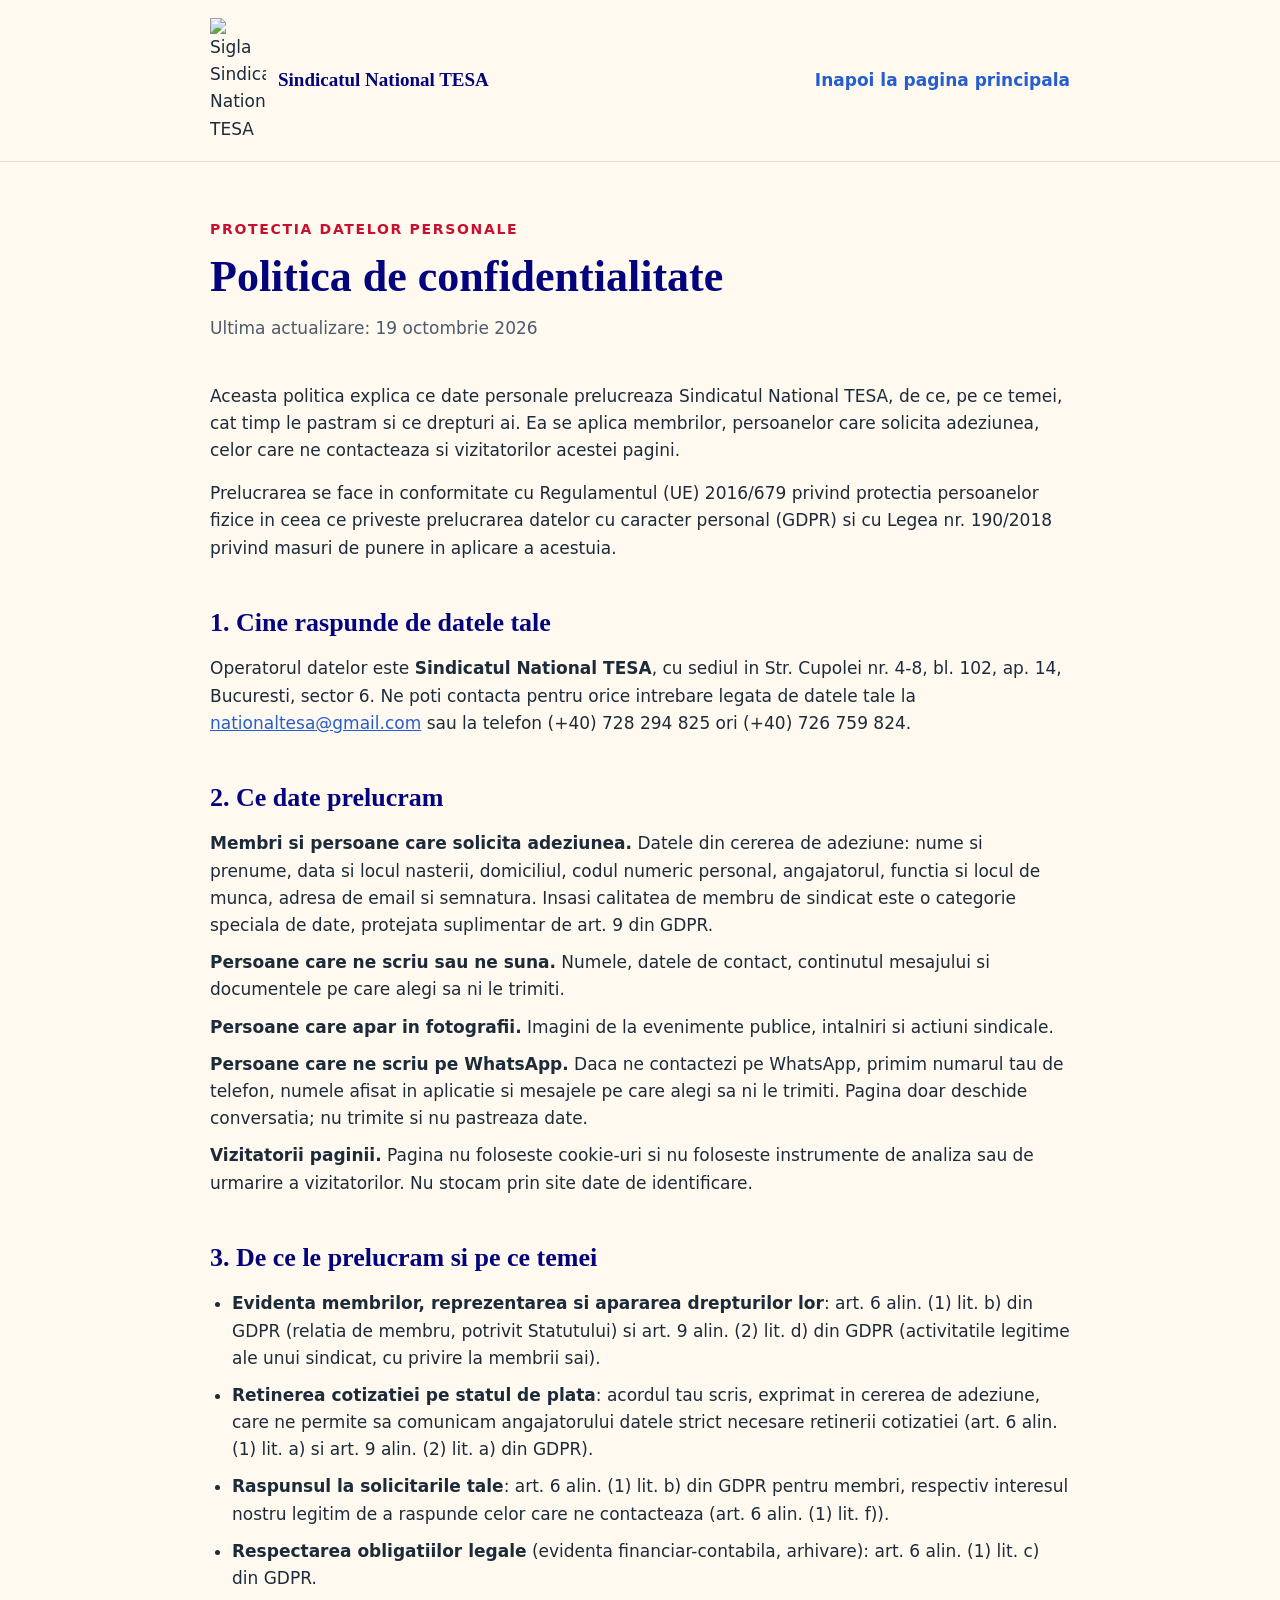
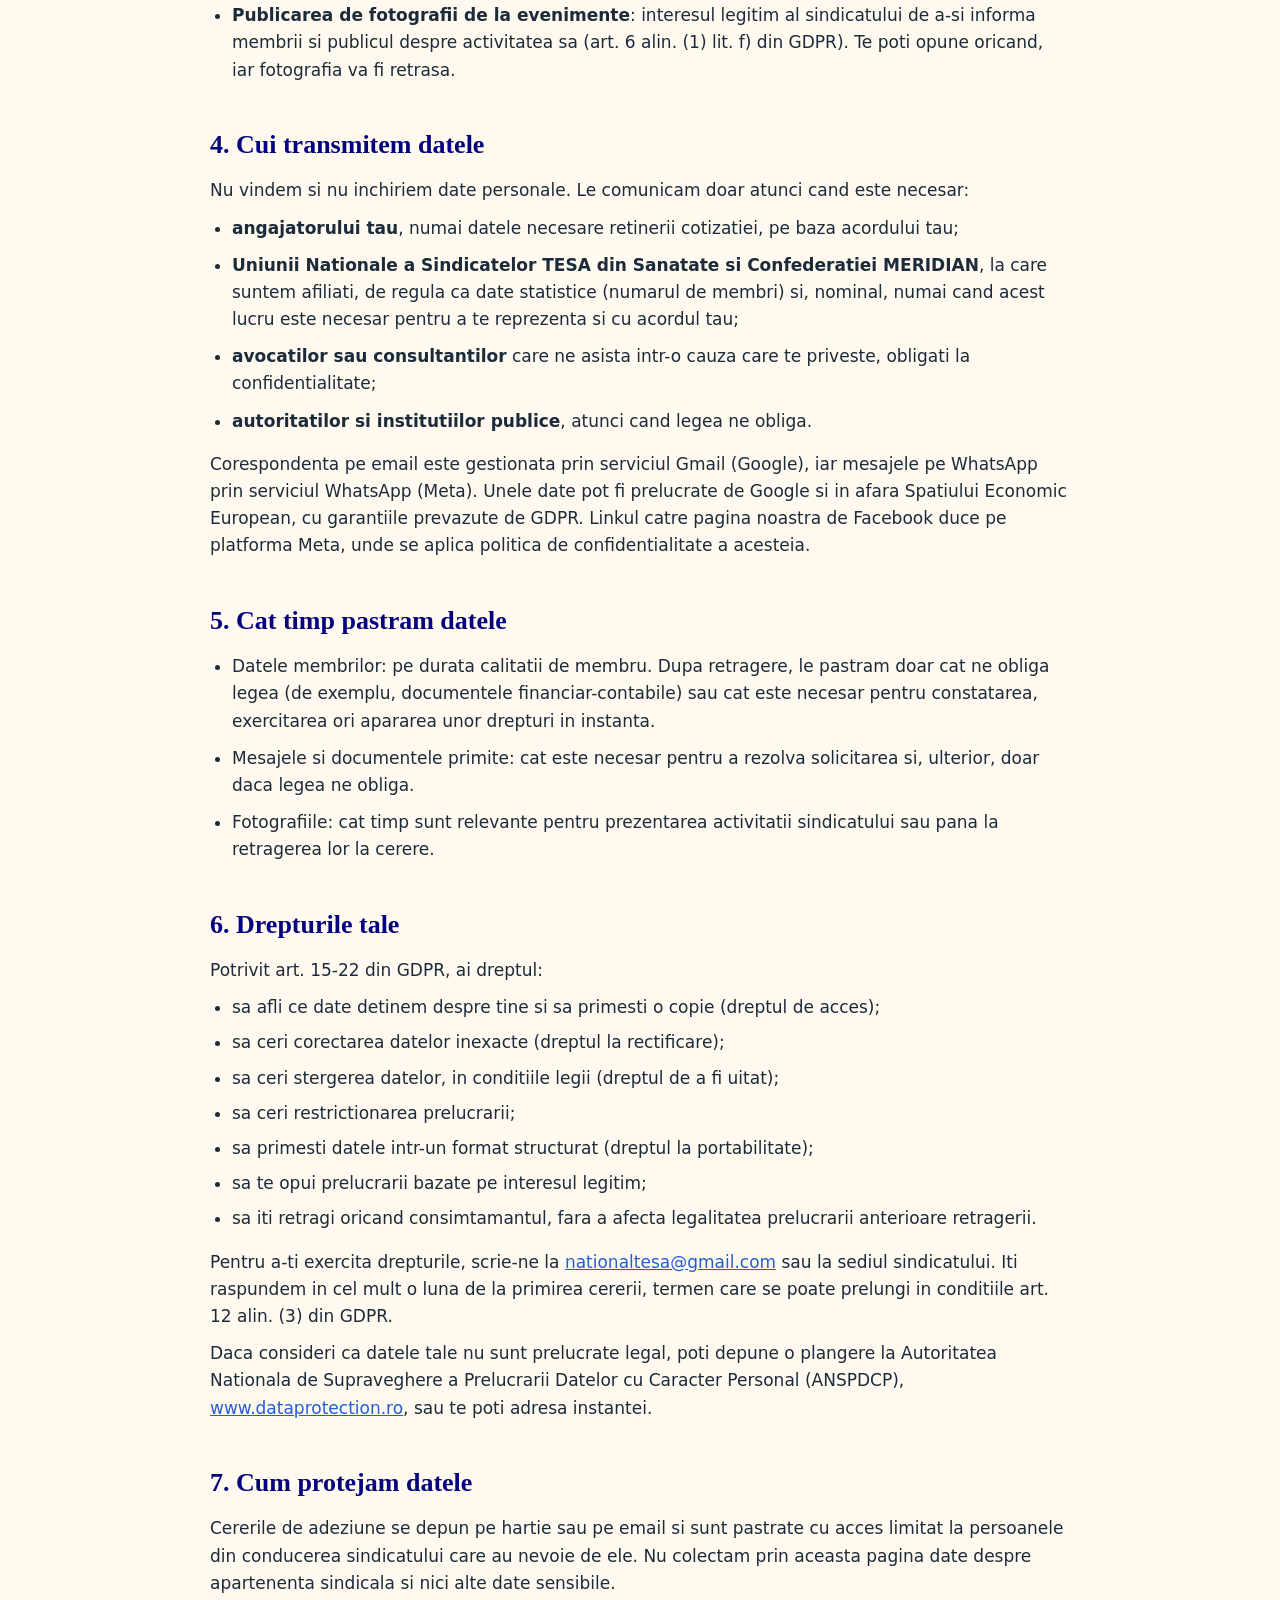
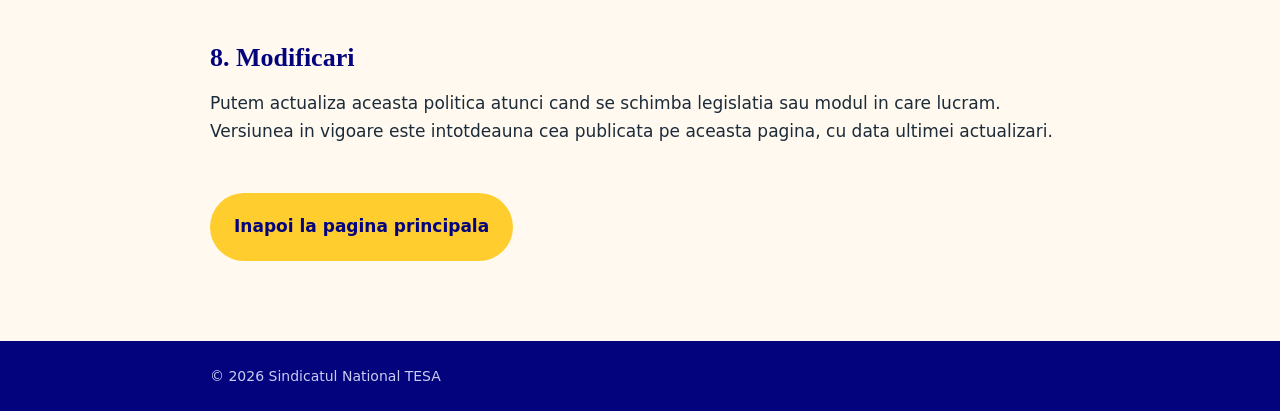
==== confidentialitate.html @ 0a6ddfc8 "Add files via upload" ====
<!doctype html>
<html lang="ro">
<head>
<meta charset="utf-8">
<meta name="viewport" content="width=device-width, initial-scale=1">
<link rel="icon" href="favicon.ico" sizes="any">
<link rel="apple-touch-icon" href="apple-touch-icon.png">
<link rel="stylesheet" href="assets/fonturi.css">
<title>Politica de confidentialitate - Sindicatul National TESA</title>
<meta name="description" content="Politica de confidentialitate a Sindicatului National TESA.">
<style>
body{margin:0;background:#FFF9EF}
a{color:#255ECF}a:hover{color:#03037D}
</style>
</head>
<body>
<div style="font-family: 'Work Sans', system-ui, sans-serif; color: #1C2B3A; background: #FFF9EF; line-height: 1.6; font-size: 17px">

<header style="background: #FFF9EF; border-bottom: 1px solid #EFE2CC">
<div style="max-width: 860px; margin: 0 auto; padding: 18px 24px; display: flex; flex-wrap: wrap; align-items: center; justify-content: space-between; gap: 16px">
<div style="display: flex; align-items: center; gap: 12px">
<img src="assets/sigla-snt.png" alt="Sigla Sindicatului National TESA" style="width: 56px; height: auto; display: block">
<div style="font-family: 'Source Serif 4', Georgia, serif; font-weight: 700; font-size: 19px; color: #03037D">Sindicatul National TESA</div>
</div>
<a href="index.html" style="font-weight: 600; text-decoration: none; min-height: 44px; display: inline-flex; align-items: center">Inapoi la pagina principala</a>
</div>
</header>

<main style="max-width: 860px; margin: 0 auto; padding: 56px 24px 80px">
<div style="font-size: 14px; letter-spacing: 0.12em; text-transform: uppercase; color: #C8102E; font-weight: 600; margin-bottom: 12px">Protectia datelor personale</div>
<h1 style="font-family: 'Source Serif 4', Georgia, serif; font-size: 44px; line-height: 1.12; margin: 0 0 14px; color: #03037D">Politica de confidentialitate</h1>
<p style="margin: 0 0 40px; color: #4B5B6B">Ultima actualizare: 19 octombrie 2026</p>

<p style="margin: 0 0 16px">Aceasta politica explica ce date personale prelucreaza Sindicatul National TESA, de ce, pe ce temei, cat timp le pastram si ce drepturi ai. Ea se aplica membrilor, persoanelor care solicita adeziunea, celor care ne contacteaza si vizitatorilor acestei pagini.</p>
<p style="margin: 0 0 40px">Prelucrarea se face in conformitate cu Regulamentul (UE) 2016/679 privind protectia persoanelor fizice in ceea ce priveste prelucrarea datelor cu caracter personal (GDPR) si cu Legea nr. 190/2018 privind masuri de punere in aplicare a acestuia.</p>

<h2 style="font-family: 'Source Serif 4', Georgia, serif; font-size: 26px; margin: 0 0 12px; color: #03037D">1. Cine raspunde de datele tale</h2>
<p style="margin: 0 0 40px">Operatorul datelor este <strong>Sindicatul National TESA</strong>, cu sediul in Str. Cupolei nr. 4-8, bl. 102, ap. 14, Bucuresti, sector 6. Ne poti contacta pentru orice intrebare legata de datele tale la <a href="mailto:nationaltesa@gmail.com">nationaltesa@gmail.com</a> sau la telefon (+40) 728 294 825 ori (+40) 726 759 824.</p>

<h2 style="font-family: 'Source Serif 4', Georgia, serif; font-size: 26px; margin: 0 0 12px; color: #03037D">2. Ce date prelucram</h2>
<p style="margin: 0 0 10px"><strong>Membri si persoane care solicita adeziunea.</strong> Datele din cererea de adeziune: nume si prenume, data si locul nasterii, domiciliul, codul numeric personal, angajatorul, functia si locul de munca, adresa de email si semnatura. Insasi calitatea de membru de sindicat este o categorie speciala de date, protejata suplimentar de art. 9 din GDPR.</p>
<p style="margin: 0 0 10px"><strong>Persoane care ne scriu sau ne suna.</strong> Numele, datele de contact, continutul mesajului si documentele pe care alegi sa ni le trimiti.</p>
<p style="margin: 0 0 10px"><strong>Persoane care apar in fotografii.</strong> Imagini de la evenimente publice, intalniri si actiuni sindicale.</p>
<p style="margin: 0 0 10px"><strong>Persoane care ne scriu pe WhatsApp.</strong> Daca ne contactezi pe WhatsApp, primim numarul tau de telefon, numele afisat in aplicatie si mesajele pe care alegi sa ni le trimiti. Pagina doar deschide conversatia; nu trimite si nu pastreaza date.</p>
<p style="margin: 0 0 40px"><strong>Vizitatorii paginii.</strong> Pagina nu foloseste cookie-uri si nu foloseste instrumente de analiza sau de urmarire a vizitatorilor. Nu stocam prin site date de identificare.</p>

<h2 style="font-family: 'Source Serif 4', Georgia, serif; font-size: 26px; margin: 0 0 12px; color: #03037D">3. De ce le prelucram si pe ce temei</h2>
<ul style="margin: 0 0 40px; padding-left: 22px; display: flex; flex-direction: column; gap: 10px">
<li><strong>Evidenta membrilor, reprezentarea si apararea drepturilor lor</strong>: art. 6 alin. (1) lit. b) din GDPR (relatia de membru, potrivit Statutului) si art. 9 alin. (2) lit. d) din GDPR (activitatile legitime ale unui sindicat, cu privire la membrii sai).</li>
<li><strong>Retinerea cotizatiei pe statul de plata</strong>: acordul tau scris, exprimat in cererea de adeziune, care ne permite sa comunicam angajatorului datele strict necesare retinerii cotizatiei (art. 6 alin. (1) lit. a) si art. 9 alin. (2) lit. a) din GDPR).</li>
<li><strong>Raspunsul la solicitarile tale</strong>: art. 6 alin. (1) lit. b) din GDPR pentru membri, respectiv interesul nostru legitim de a raspunde celor care ne contacteaza (art. 6 alin. (1) lit. f)).</li><li><strong>Respectarea obligatiilor legale</strong> (evidenta financiar-contabila, arhivare): art. 6 alin. (1) lit. c) din GDPR.</li>
<li><strong>Publicarea de fotografii de la evenimente</strong>: interesul legitim al sindicatului de a-si informa membrii si publicul despre activitatea sa (art. 6 alin. (1) lit. f) din GDPR). Te poti opune oricand, iar fotografia va fi retrasa.</li>
</ul>

<h2 style="font-family: 'Source Serif 4', Georgia, serif; font-size: 26px; margin: 0 0 12px; color: #03037D">4. Cui transmitem datele</h2>
<p style="margin: 0 0 10px">Nu vindem si nu inchiriem date personale. Le comunicam doar atunci cand este necesar:</p>
<ul style="margin: 0 0 16px; padding-left: 22px; display: flex; flex-direction: column; gap: 10px">
<li><strong>angajatorului tau</strong>, numai datele necesare retinerii cotizatiei, pe baza acordului tau;</li>
<li><strong>Uniunii Nationale a Sindicatelor TESA din Sanatate si Confederatiei MERIDIAN</strong>, la care suntem afiliati, de regula ca date statistice (numarul de membri) si, nominal, numai cand acest lucru este necesar pentru a te reprezenta si cu acordul tau;</li>
<li><strong>avocatilor sau consultantilor</strong> care ne asista intr-o cauza care te priveste, obligati la confidentialitate;</li>
<li><strong>autoritatilor si institutiilor publice</strong>, atunci cand legea ne obliga.</li>
</ul>
<p style="margin: 0 0 40px">Corespondenta pe email este gestionata prin serviciul Gmail (Google), iar mesajele pe WhatsApp prin serviciul WhatsApp (Meta). Unele date pot fi prelucrate de Google si in afara Spatiului Economic European, cu garantiile prevazute de GDPR. Linkul catre pagina noastra de Facebook duce pe platforma Meta, unde se aplica politica de confidentialitate a acesteia.</p>

<h2 style="font-family: 'Source Serif 4', Georgia, serif; font-size: 26px; margin: 0 0 12px; color: #03037D">5. Cat timp pastram datele</h2>
<ul style="margin: 0 0 40px; padding-left: 22px; display: flex; flex-direction: column; gap: 10px">
<li>Datele membrilor: pe durata calitatii de membru. Dupa retragere, le pastram doar cat ne obliga legea (de exemplu, documentele financiar-contabile) sau cat este necesar pentru constatarea, exercitarea ori apararea unor drepturi in instanta.</li>
<li>Mesajele si documentele primite: cat este necesar pentru a rezolva solicitarea si, ulterior, doar daca legea ne obliga.</li>
<li>Fotografiile: cat timp sunt relevante pentru prezentarea activitatii sindicatului sau pana la retragerea lor la cerere.</li>
</ul>

<h2 style="font-family: 'Source Serif 4', Georgia, serif; font-size: 26px; margin: 0 0 12px; color: #03037D">6. Drepturile tale</h2>
<p style="margin: 0 0 10px">Potrivit art. 15-22 din GDPR, ai dreptul:</p>
<ul style="margin: 0 0 16px; padding-left: 22px; display: flex; flex-direction: column; gap: 8px">
<li>sa afli ce date detinem despre tine si sa primesti o copie (dreptul de acces);</li>
<li>sa ceri corectarea datelor inexacte (dreptul la rectificare);</li>
<li>sa ceri stergerea datelor, in conditiile legii (dreptul de a fi uitat);</li>
<li>sa ceri restrictionarea prelucrarii;</li>
<li>sa primesti datele intr-un format structurat (dreptul la portabilitate);</li>
<li>sa te opui prelucrarii bazate pe interesul legitim;</li>
<li>sa iti retragi oricand consimtamantul, fara a afecta legalitatea prelucrarii anterioare retragerii.</li>
</ul>
<p style="margin: 0 0 10px">Pentru a-ti exercita drepturile, scrie-ne la <a href="mailto:nationaltesa@gmail.com">nationaltesa@gmail.com</a> sau la sediul sindicatului. Iti raspundem in cel mult o luna de la primirea cererii, termen care se poate prelungi in conditiile art. 12 alin. (3) din GDPR.</p>
<p style="margin: 0 0 40px">Daca consideri ca datele tale nu sunt prelucrate legal, poti depune o plangere la Autoritatea Nationala de Supraveghere a Prelucrarii Datelor cu Caracter Personal (ANSPDCP), <a href="https://www.dataprotection.ro" target="_blank" rel="noopener">www.dataprotection.ro</a>, sau te poti adresa instantei.</p>

<h2 style="font-family: 'Source Serif 4', Georgia, serif; font-size: 26px; margin: 0 0 12px; color: #03037D">7. Cum protejam datele</h2>
<p style="margin: 0 0 40px">Cererile de adeziune se depun pe hartie sau pe email si sunt pastrate cu acces limitat la persoanele din conducerea sindicatului care au nevoie de ele. Nu colectam prin aceasta pagina date despre apartenenta sindicala si nici alte date sensibile.</p>

<h2 style="font-family: 'Source Serif 4', Georgia, serif; font-size: 26px; margin: 0 0 12px; color: #03037D">8. Modificari</h2>
<p style="margin: 0 0 48px">Putem actualiza aceasta politica atunci cand se schimba legislatia sau modul in care lucram. Versiunea in vigoare este intotdeauna cea publicata pe aceasta pagina, cu data ultimei actualizari.</p>

<a href="index.html" style="display: inline-flex; align-items: center; min-height: 44px; background: #FFCD2E; color: #03037D; text-decoration: none; font-weight: 600; padding: 12px 24px; border-radius: 999px">Inapoi la pagina principala</a>
</main>

<footer style="background: #03037D; color: #C9CDF2; font-size: 14px">
<div style="max-width: 860px; margin: 0 auto; padding: 24px">© 2026 Sindicatul National TESA</div>
</footer>
</div>
</body>
</html>
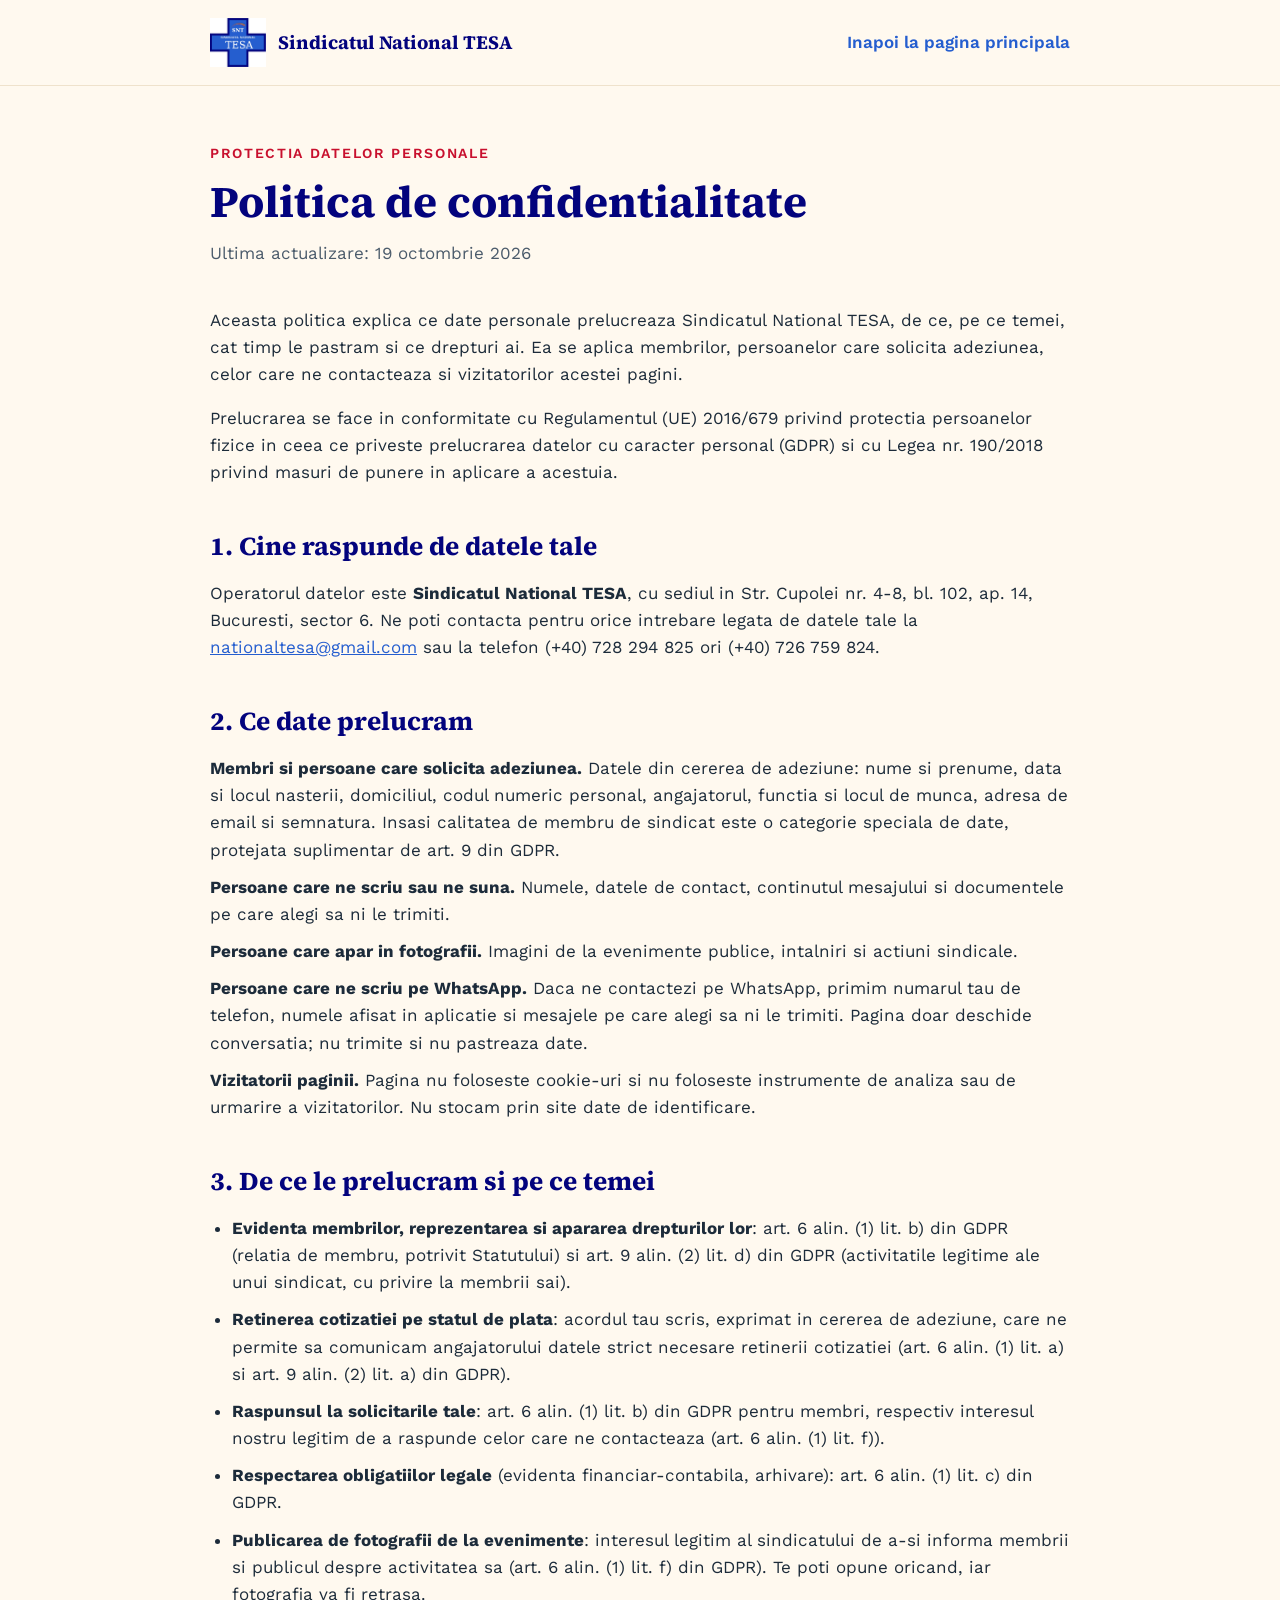
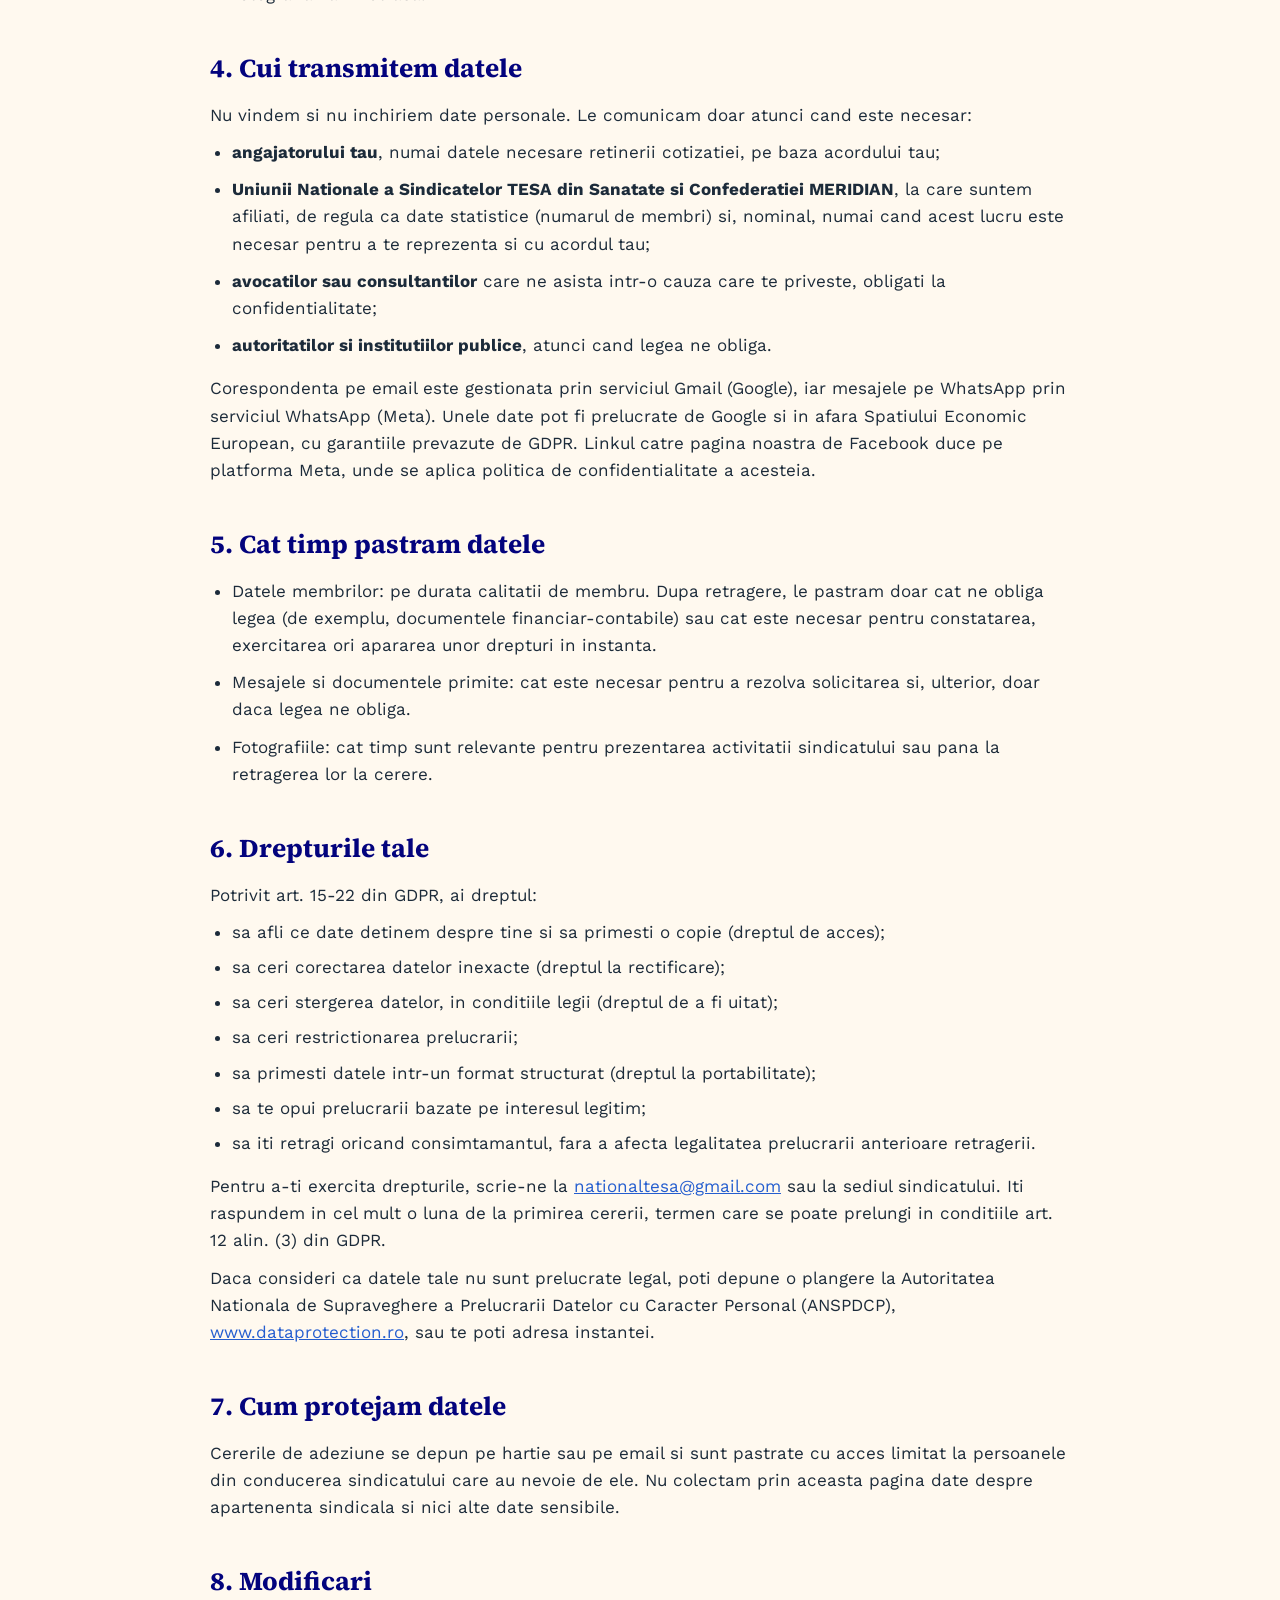
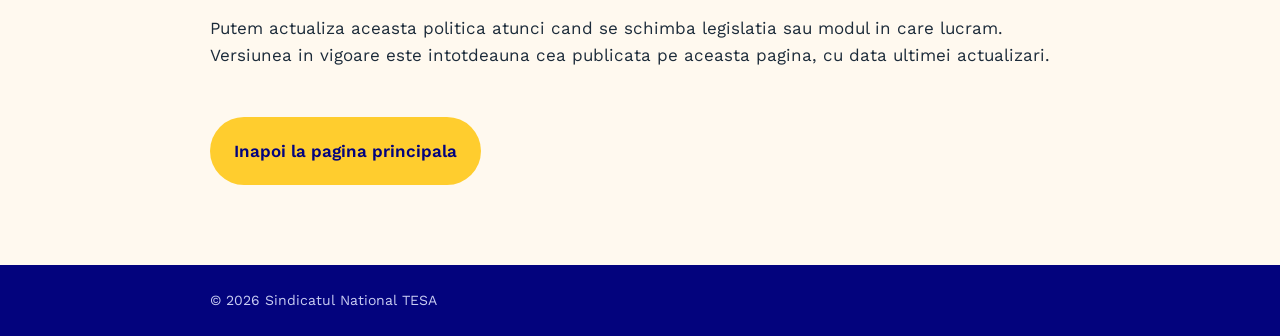
==== commit a5519799: "Add files via upload" ====
--- a/confidentialitate.html
+++ b/confidentialitate.html
@@ -5,7 +5,7 @@
 <meta name="viewport" content="width=device-width, initial-scale=1">
 <link rel="icon" href="favicon.ico" sizes="any">
 <link rel="apple-touch-icon" href="apple-touch-icon.png">
-<link rel="stylesheet" href="assets/fonturi.css">
+<link rel="stylesheet" href="fonturi.css">
 <title>Politica de confidentialitate - Sindicatul National TESA</title>
 <meta name="description" content="Politica de confidentialitate a Sindicatului National TESA.">
 <style>
@@ -19,7 +19,7 @@
 <header style="background: #FFF9EF; border-bottom: 1px solid #EFE2CC">
 <div style="max-width: 860px; margin: 0 auto; padding: 18px 24px; display: flex; flex-wrap: wrap; align-items: center; justify-content: space-between; gap: 16px">
 <div style="display: flex; align-items: center; gap: 12px">
-<img src="assets/sigla-snt.png" alt="Sigla Sindicatului National TESA" style="width: 56px; height: auto; display: block">
+<img src="sigla-snt.png" alt="Sigla Sindicatului National TESA" style="width: 56px; height: auto; display: block">
 <div style="font-family: 'Source Serif 4', Georgia, serif; font-weight: 700; font-size: 19px; color: #03037D">Sindicatul National TESA</div>
 </div>
 <a href="index.html" style="font-weight: 600; text-decoration: none; min-height: 44px; display: inline-flex; align-items: center">Inapoi la pagina principala</a>
--- a/fonturi.css
+++ b/fonturi.css
@@ -0,0 +1,12 @@
+@font-face{font-family:'Source Serif 4';font-style:normal;font-weight:600;font-display:swap;src:url(source-serif-4-latin-600-normal.woff2) format('woff2');unicode-range:U+0000-00FF,U+0131,U+0152-0153,U+02BB-02BC,U+02C6,U+02DA,U+02DC,U+0304,U+0308,U+0329,U+2000-206F,U+20AC,U+2122,U+2191,U+2193,U+2212,U+2215,U+FEFF,U+FFFD}
+@font-face{font-family:'Source Serif 4';font-style:normal;font-weight:600;font-display:swap;src:url(source-serif-4-latin-ext-600-normal.woff2) format('woff2');unicode-range:U+0100-02BA,U+02BD-02C5,U+02C7-02CC,U+02CE-02D7,U+02DD-02FF,U+0304,U+0308,U+0329,U+1D00-1DBF,U+1E00-1E9F,U+1EF2-1EFF,U+2020,U+20A0-20AB,U+20AD-20C0,U+2113,U+2C60-2C7F,U+A720-A7FF}
+@font-face{font-family:'Source Serif 4';font-style:normal;font-weight:700;font-display:swap;src:url(source-serif-4-latin-700-normal.woff2) format('woff2');unicode-range:U+0000-00FF,U+0131,U+0152-0153,U+02BB-02BC,U+02C6,U+02DA,U+02DC,U+0304,U+0308,U+0329,U+2000-206F,U+20AC,U+2122,U+2191,U+2193,U+2212,U+2215,U+FEFF,U+FFFD}
+@font-face{font-family:'Source Serif 4';font-style:normal;font-weight:700;font-display:swap;src:url(source-serif-4-latin-ext-700-normal.woff2) format('woff2');unicode-range:U+0100-02BA,U+02BD-02C5,U+02C7-02CC,U+02CE-02D7,U+02DD-02FF,U+0304,U+0308,U+0329,U+1D00-1DBF,U+1E00-1E9F,U+1EF2-1EFF,U+2020,U+20A0-20AB,U+20AD-20C0,U+2113,U+2C60-2C7F,U+A720-A7FF}
+@font-face{font-family:'Work Sans';font-style:normal;font-weight:400;font-display:swap;src:url(work-sans-latin-400-normal.woff2) format('woff2');unicode-range:U+0000-00FF,U+0131,U+0152-0153,U+02BB-02BC,U+02C6,U+02DA,U+02DC,U+0304,U+0308,U+0329,U+2000-206F,U+20AC,U+2122,U+2191,U+2193,U+2212,U+2215,U+FEFF,U+FFFD}
+@font-face{font-family:'Work Sans';font-style:normal;font-weight:400;font-display:swap;src:url(work-sans-latin-ext-400-normal.woff2) format('woff2');unicode-range:U+0100-02BA,U+02BD-02C5,U+02C7-02CC,U+02CE-02D7,U+02DD-02FF,U+0304,U+0308,U+0329,U+1D00-1DBF,U+1E00-1E9F,U+1EF2-1EFF,U+2020,U+20A0-20AB,U+20AD-20C0,U+2113,U+2C60-2C7F,U+A720-A7FF}
+@font-face{font-family:'Work Sans';font-style:normal;font-weight:500;font-display:swap;src:url(work-sans-latin-500-normal.woff2) format('woff2');unicode-range:U+0000-00FF,U+0131,U+0152-0153,U+02BB-02BC,U+02C6,U+02DA,U+02DC,U+0304,U+0308,U+0329,U+2000-206F,U+20AC,U+2122,U+2191,U+2193,U+2212,U+2215,U+FEFF,U+FFFD}
+@font-face{font-family:'Work Sans';font-style:normal;font-weight:500;font-display:swap;src:url(work-sans-latin-ext-500-normal.woff2) format('woff2');unicode-range:U+0100-02BA,U+02BD-02C5,U+02C7-02CC,U+02CE-02D7,U+02DD-02FF,U+0304,U+0308,U+0329,U+1D00-1DBF,U+1E00-1E9F,U+1EF2-1EFF,U+2020,U+20A0-20AB,U+20AD-20C0,U+2113,U+2C60-2C7F,U+A720-A7FF}
+@font-face{font-family:'Work Sans';font-style:normal;font-weight:600;font-display:swap;src:url(work-sans-latin-600-normal.woff2) format('woff2');unicode-range:U+0000-00FF,U+0131,U+0152-0153,U+02BB-02BC,U+02C6,U+02DA,U+02DC,U+0304,U+0308,U+0329,U+2000-206F,U+20AC,U+2122,U+2191,U+2193,U+2212,U+2215,U+FEFF,U+FFFD}
+@font-face{font-family:'Work Sans';font-style:normal;font-weight:600;font-display:swap;src:url(work-sans-latin-ext-600-normal.woff2) format('woff2');unicode-range:U+0100-02BA,U+02BD-02C5,U+02C7-02CC,U+02CE-02D7,U+02DD-02FF,U+0304,U+0308,U+0329,U+1D00-1DBF,U+1E00-1E9F,U+1EF2-1EFF,U+2020,U+20A0-20AB,U+20AD-20C0,U+2113,U+2C60-2C7F,U+A720-A7FF}
+@font-face{font-family:'Work Sans';font-style:normal;font-weight:700;font-display:swap;src:url(work-sans-latin-700-normal.woff2) format('woff2');unicode-range:U+0000-00FF,U+0131,U+0152-0153,U+02BB-02BC,U+02C6,U+02DA,U+02DC,U+0304,U+0308,U+0329,U+2000-206F,U+20AC,U+2122,U+2191,U+2193,U+2212,U+2215,U+FEFF,U+FFFD}
+@font-face{font-family:'Work Sans';font-style:normal;font-weight:700;font-display:swap;src:url(work-sans-latin-ext-700-normal.woff2) format('woff2');unicode-range:U+0100-02BA,U+02BD-02C5,U+02C7-02CC,U+02CE-02D7,U+02DD-02FF,U+0304,U+0308,U+0329,U+1D00-1DBF,U+1E00-1E9F,U+1EF2-1EFF,U+2020,U+20A0-20AB,U+20AD-20C0,U+2113,U+2C60-2C7F,U+A720-A7FF}
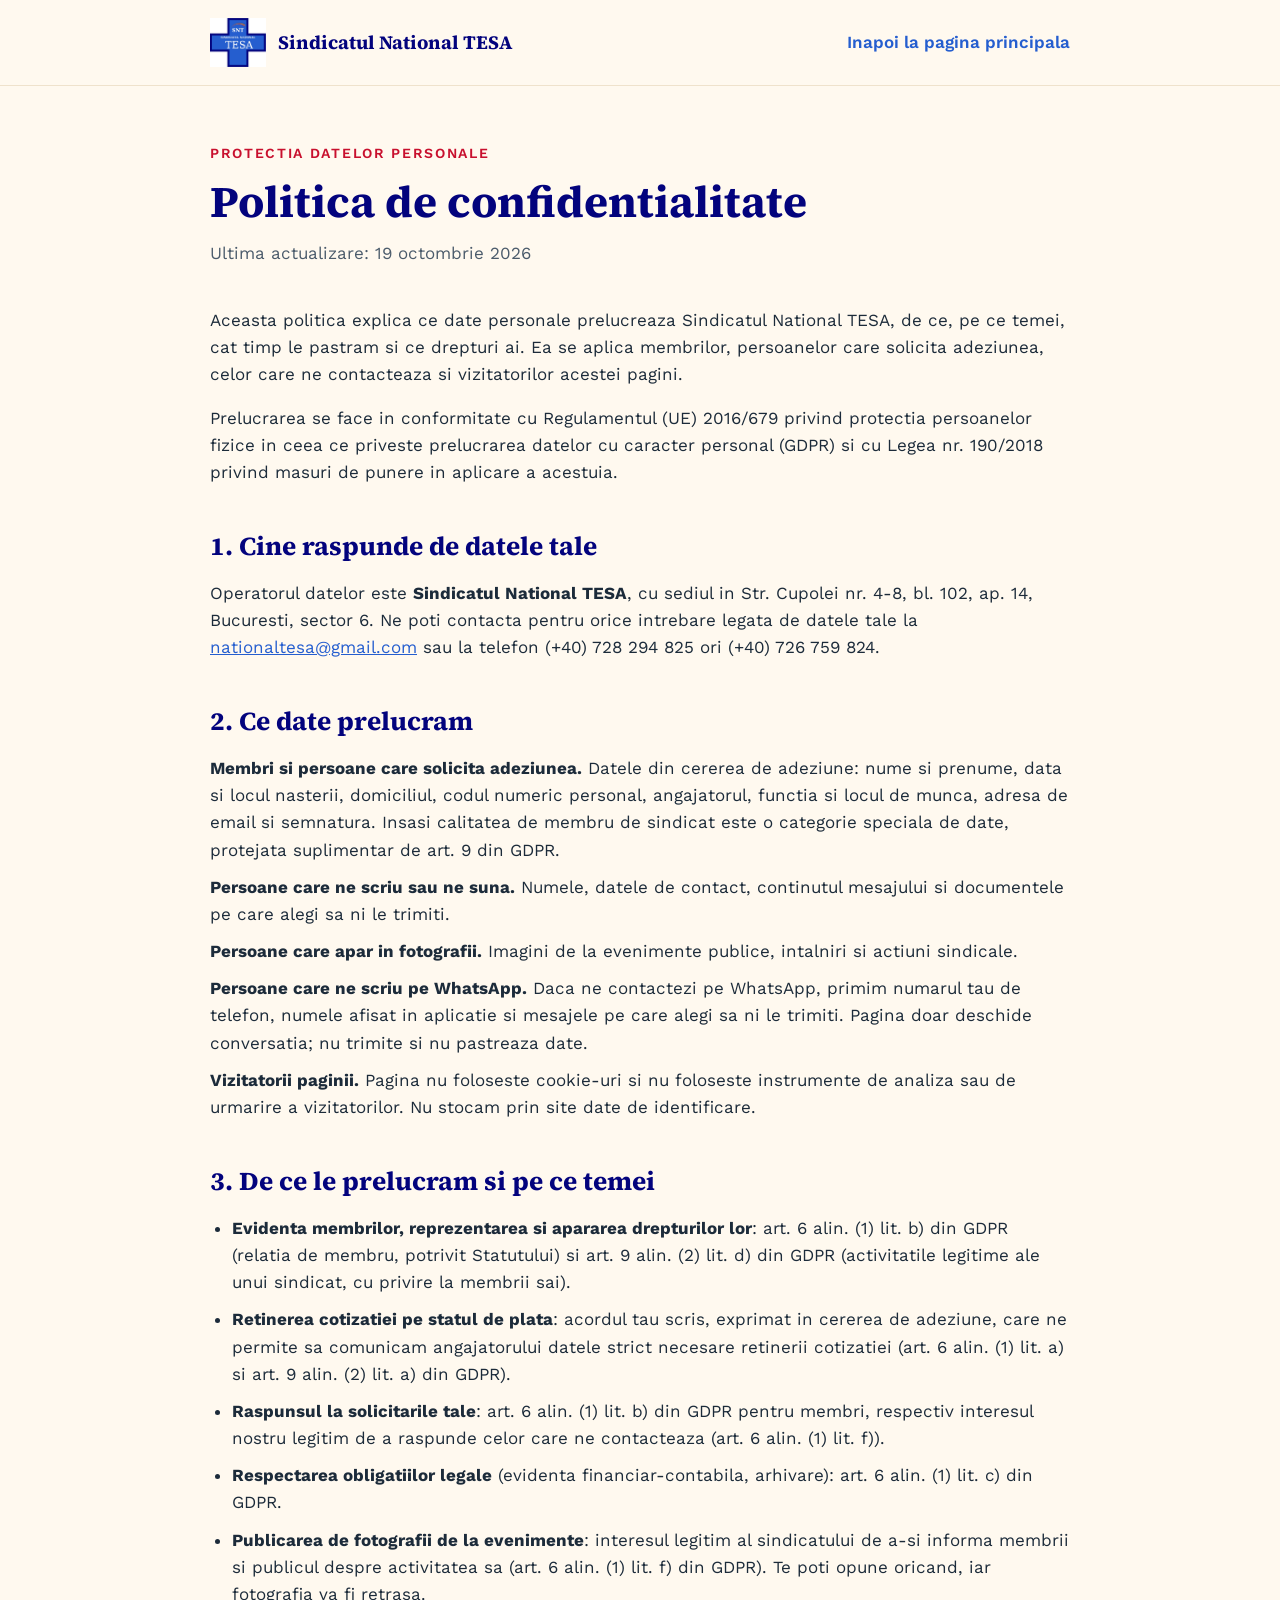
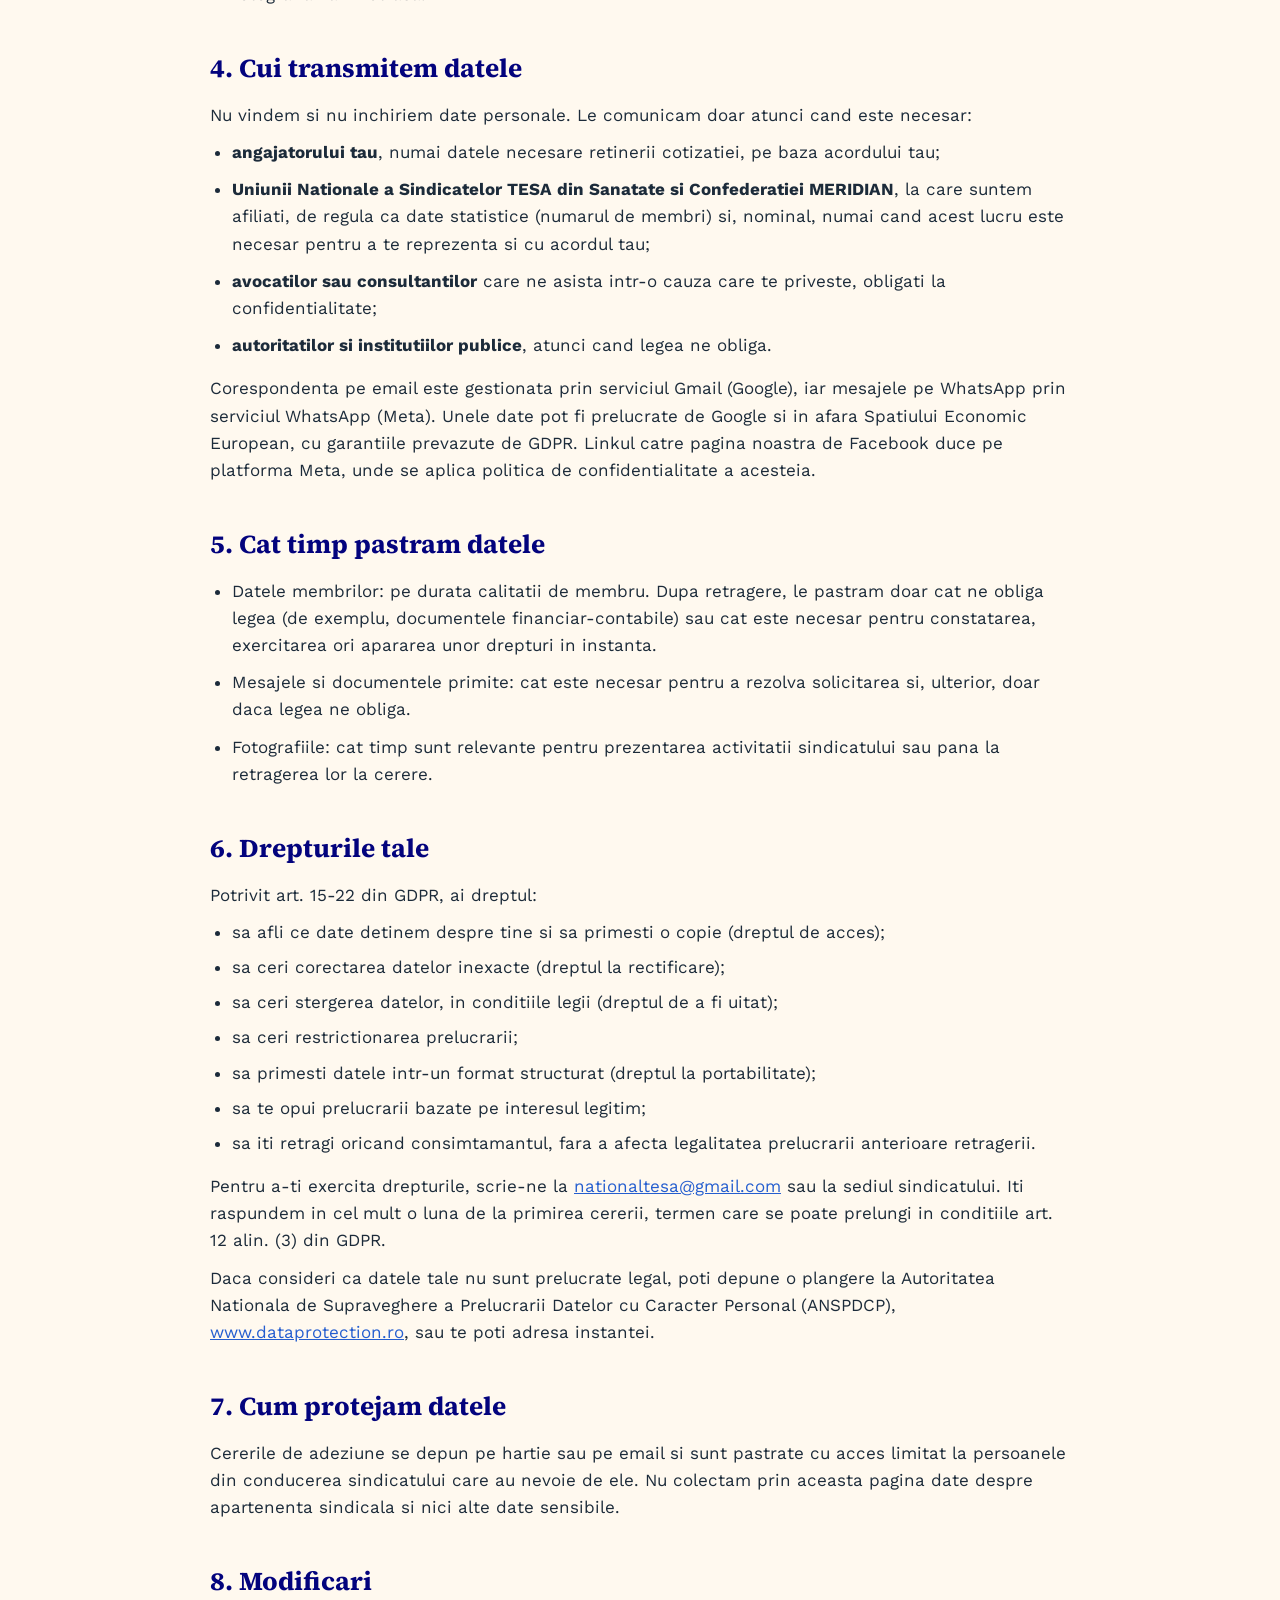
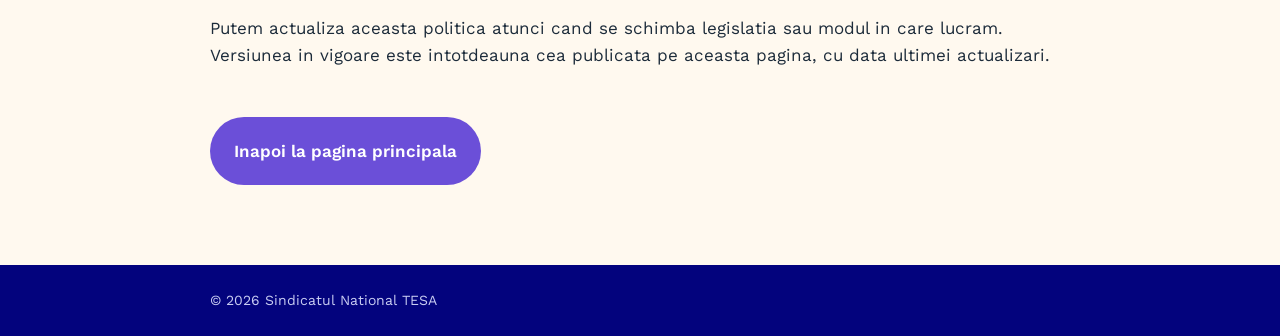
==== commit 9810dcbc: "Add files via upload" ====
--- a/confidentialitate.html
+++ b/confidentialitate.html
@@ -89,7 +89,7 @@
 <h2 style="font-family: 'Source Serif 4', Georgia, serif; font-size: 26px; margin: 0 0 12px; color: #03037D">8. Modificari</h2>
 <p style="margin: 0 0 48px">Putem actualiza aceasta politica atunci cand se schimba legislatia sau modul in care lucram. Versiunea in vigoare este intotdeauna cea publicata pe aceasta pagina, cu data ultimei actualizari.</p>
 
-<a href="index.html" style="display: inline-flex; align-items: center; min-height: 44px; background: #FFCD2E; color: #03037D; text-decoration: none; font-weight: 600; padding: 12px 24px; border-radius: 999px">Inapoi la pagina principala</a>
+<a href="index.html" style="display: inline-flex; align-items: center; min-height: 44px; background: #6B4FD8; color: #FFFFFF; text-decoration: none; font-weight: 600; padding: 12px 24px; border-radius: 999px">Inapoi la pagina principala</a>
 </main>
 
 <footer style="background: #03037D; color: #C9CDF2; font-size: 14px">
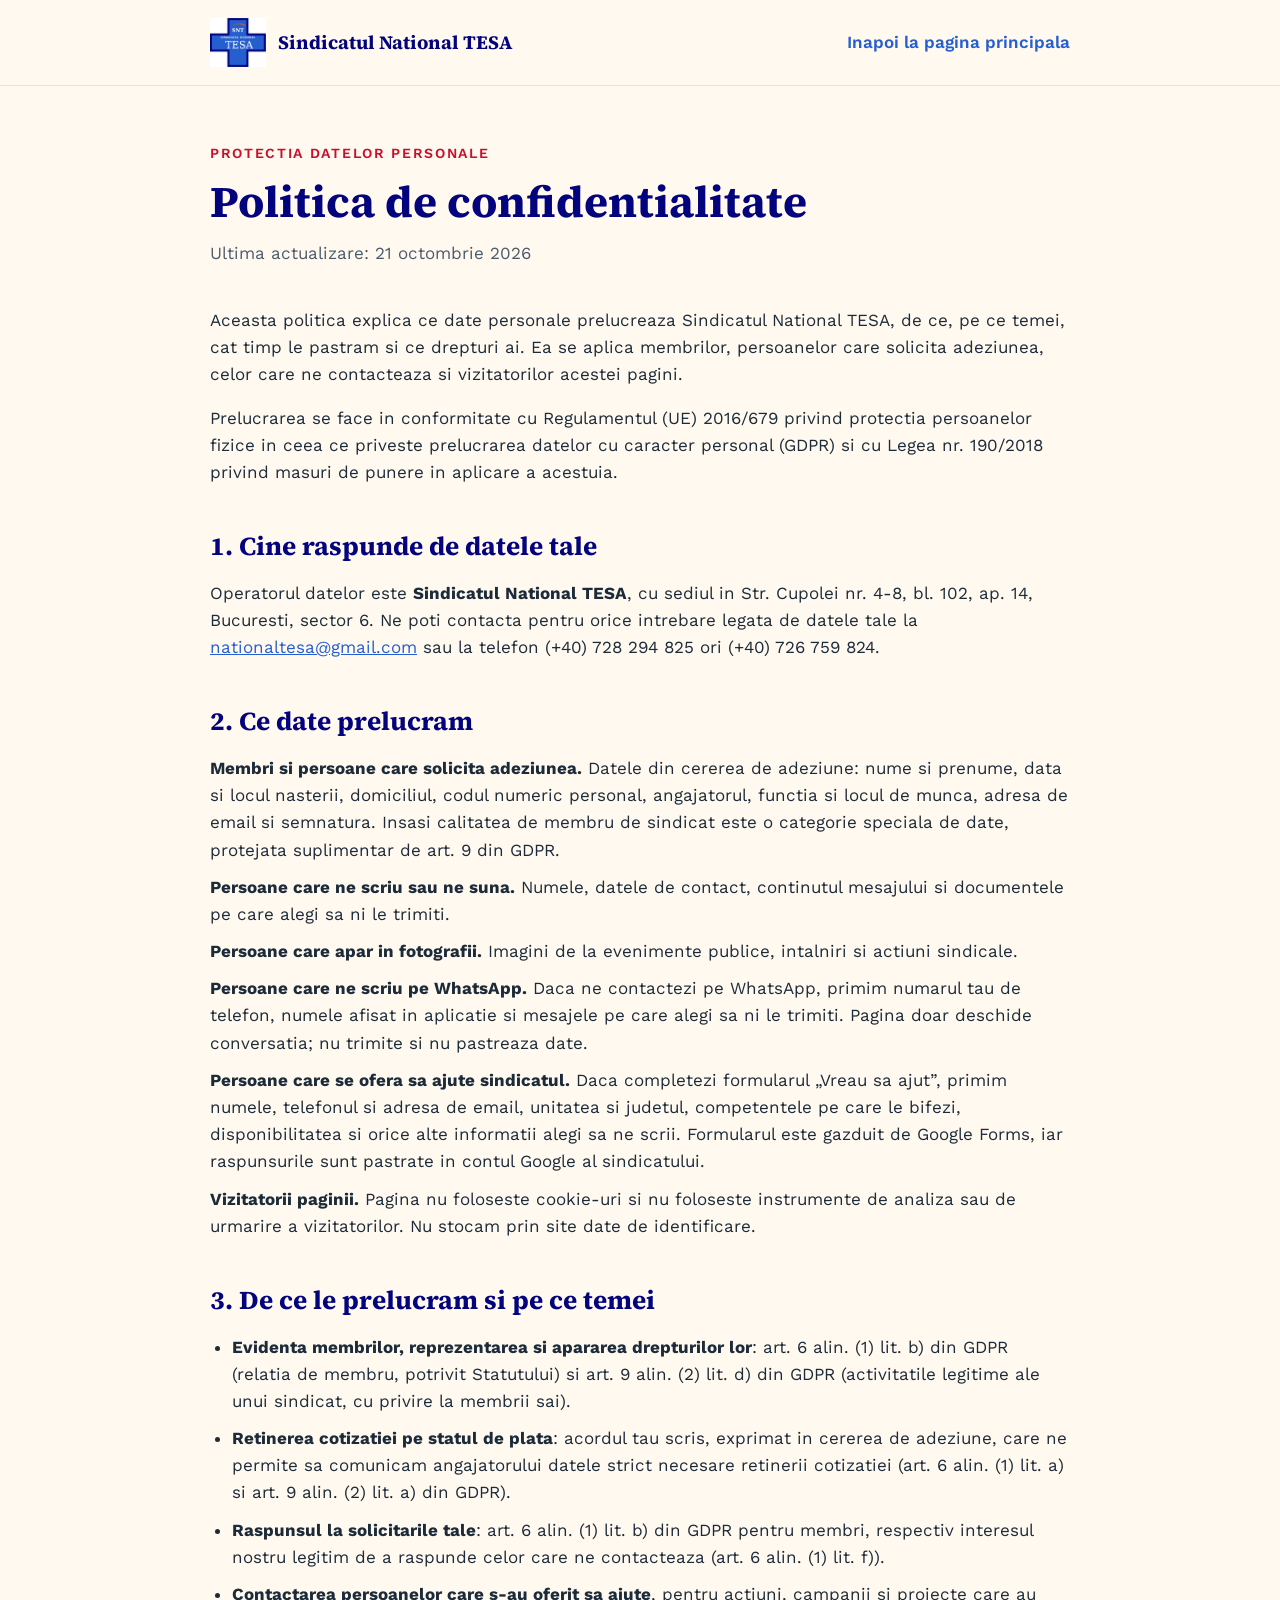
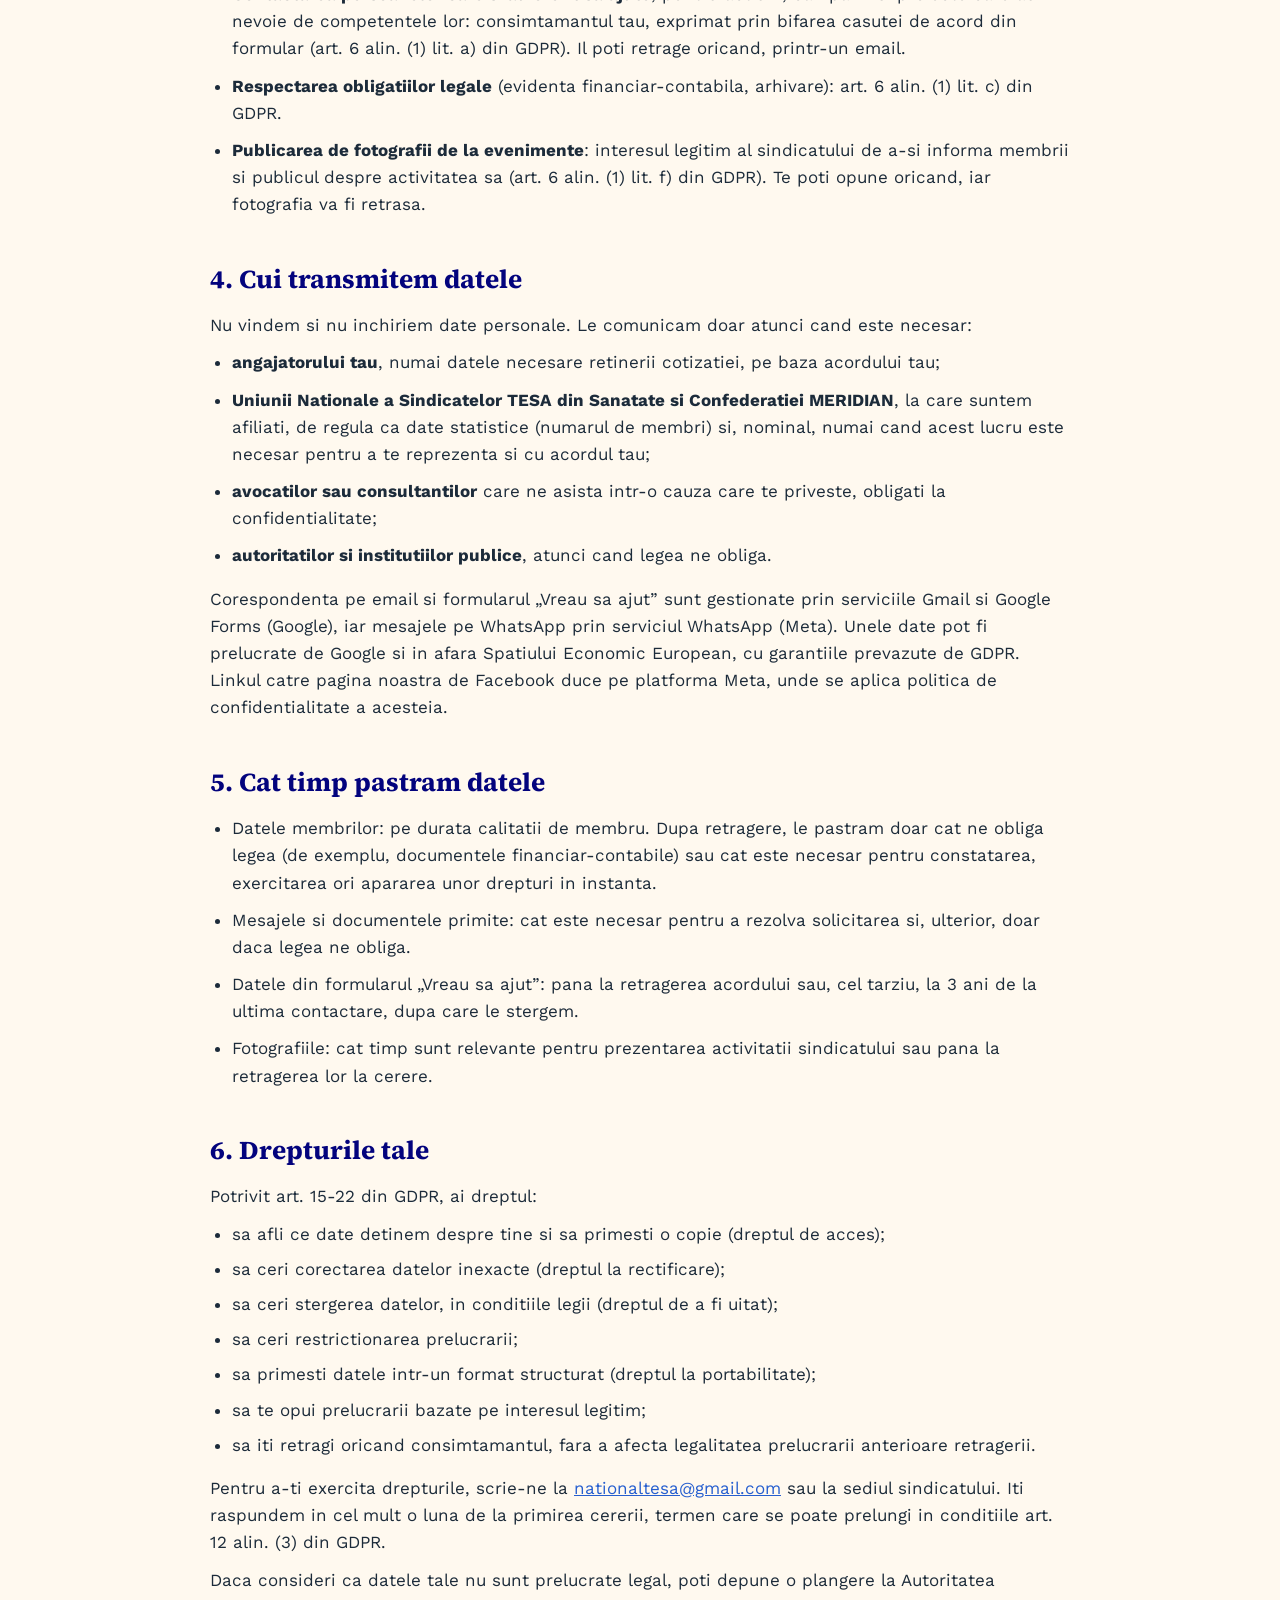
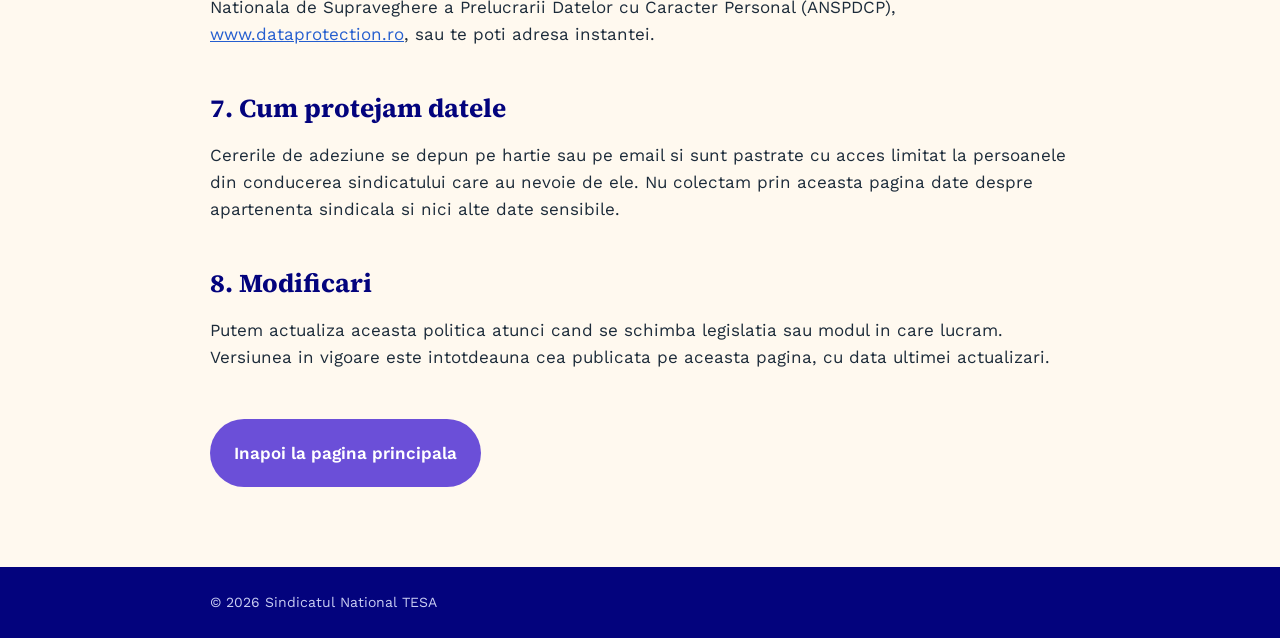
==== commit 88ac7c64: "Add files via upload" ====
--- a/confidentialitate.html
+++ b/confidentialitate.html
@@ -29,7 +29,7 @@
 <main style="max-width: 860px; margin: 0 auto; padding: 56px 24px 80px">
 <div style="font-size: 14px; letter-spacing: 0.12em; text-transform: uppercase; color: #C8102E; font-weight: 600; margin-bottom: 12px">Protectia datelor personale</div>
 <h1 style="font-family: 'Source Serif 4', Georgia, serif; font-size: 44px; line-height: 1.12; margin: 0 0 14px; color: #03037D">Politica de confidentialitate</h1>
-<p style="margin: 0 0 40px; color: #4B5B6B">Ultima actualizare: 19 octombrie 2026</p>
+<p style="margin: 0 0 40px; color: #4B5B6B">Ultima actualizare: 21 octombrie 2026</p>
 
 <p style="margin: 0 0 16px">Aceasta politica explica ce date personale prelucreaza Sindicatul National TESA, de ce, pe ce temei, cat timp le pastram si ce drepturi ai. Ea se aplica membrilor, persoanelor care solicita adeziunea, celor care ne contacteaza si vizitatorilor acestei pagini.</p>
 <p style="margin: 0 0 40px">Prelucrarea se face in conformitate cu Regulamentul (UE) 2016/679 privind protectia persoanelor fizice in ceea ce priveste prelucrarea datelor cu caracter personal (GDPR) si cu Legea nr. 190/2018 privind masuri de punere in aplicare a acestuia.</p>
@@ -42,13 +42,14 @@
 <p style="margin: 0 0 10px"><strong>Persoane care ne scriu sau ne suna.</strong> Numele, datele de contact, continutul mesajului si documentele pe care alegi sa ni le trimiti.</p>
 <p style="margin: 0 0 10px"><strong>Persoane care apar in fotografii.</strong> Imagini de la evenimente publice, intalniri si actiuni sindicale.</p>
 <p style="margin: 0 0 10px"><strong>Persoane care ne scriu pe WhatsApp.</strong> Daca ne contactezi pe WhatsApp, primim numarul tau de telefon, numele afisat in aplicatie si mesajele pe care alegi sa ni le trimiti. Pagina doar deschide conversatia; nu trimite si nu pastreaza date.</p>
+<p style="margin: 0 0 10px"><strong>Persoane care se ofera sa ajute sindicatul.</strong> Daca completezi formularul „Vreau sa ajut”, primim numele, telefonul si adresa de email, unitatea si judetul, competentele pe care le bifezi, disponibilitatea si orice alte informatii alegi sa ne scrii. Formularul este gazduit de Google Forms, iar raspunsurile sunt pastrate in contul Google al sindicatului.</p>
 <p style="margin: 0 0 40px"><strong>Vizitatorii paginii.</strong> Pagina nu foloseste cookie-uri si nu foloseste instrumente de analiza sau de urmarire a vizitatorilor. Nu stocam prin site date de identificare.</p>
 
 <h2 style="font-family: 'Source Serif 4', Georgia, serif; font-size: 26px; margin: 0 0 12px; color: #03037D">3. De ce le prelucram si pe ce temei</h2>
 <ul style="margin: 0 0 40px; padding-left: 22px; display: flex; flex-direction: column; gap: 10px">
 <li><strong>Evidenta membrilor, reprezentarea si apararea drepturilor lor</strong>: art. 6 alin. (1) lit. b) din GDPR (relatia de membru, potrivit Statutului) si art. 9 alin. (2) lit. d) din GDPR (activitatile legitime ale unui sindicat, cu privire la membrii sai).</li>
 <li><strong>Retinerea cotizatiei pe statul de plata</strong>: acordul tau scris, exprimat in cererea de adeziune, care ne permite sa comunicam angajatorului datele strict necesare retinerii cotizatiei (art. 6 alin. (1) lit. a) si art. 9 alin. (2) lit. a) din GDPR).</li>
-<li><strong>Raspunsul la solicitarile tale</strong>: art. 6 alin. (1) lit. b) din GDPR pentru membri, respectiv interesul nostru legitim de a raspunde celor care ne contacteaza (art. 6 alin. (1) lit. f)).</li><li><strong>Respectarea obligatiilor legale</strong> (evidenta financiar-contabila, arhivare): art. 6 alin. (1) lit. c) din GDPR.</li>
+<li><strong>Raspunsul la solicitarile tale</strong>: art. 6 alin. (1) lit. b) din GDPR pentru membri, respectiv interesul nostru legitim de a raspunde celor care ne contacteaza (art. 6 alin. (1) lit. f)).</li><li><strong>Contactarea persoanelor care s-au oferit sa ajute</strong>, pentru actiuni, campanii si proiecte care au nevoie de competentele lor: consimtamantul tau, exprimat prin bifarea casutei de acord din formular (art. 6 alin. (1) lit. a) din GDPR). Il poti retrage oricand, printr-un email.</li><li><strong>Respectarea obligatiilor legale</strong> (evidenta financiar-contabila, arhivare): art. 6 alin. (1) lit. c) din GDPR.</li>
 <li><strong>Publicarea de fotografii de la evenimente</strong>: interesul legitim al sindicatului de a-si informa membrii si publicul despre activitatea sa (art. 6 alin. (1) lit. f) din GDPR). Te poti opune oricand, iar fotografia va fi retrasa.</li>
 </ul>
 
@@ -60,12 +61,13 @@
 <li><strong>avocatilor sau consultantilor</strong> care ne asista intr-o cauza care te priveste, obligati la confidentialitate;</li>
 <li><strong>autoritatilor si institutiilor publice</strong>, atunci cand legea ne obliga.</li>
 </ul>
-<p style="margin: 0 0 40px">Corespondenta pe email este gestionata prin serviciul Gmail (Google), iar mesajele pe WhatsApp prin serviciul WhatsApp (Meta). Unele date pot fi prelucrate de Google si in afara Spatiului Economic European, cu garantiile prevazute de GDPR. Linkul catre pagina noastra de Facebook duce pe platforma Meta, unde se aplica politica de confidentialitate a acesteia.</p>
+<p style="margin: 0 0 40px">Corespondenta pe email si formularul „Vreau sa ajut” sunt gestionate prin serviciile Gmail si Google Forms (Google), iar mesajele pe WhatsApp prin serviciul WhatsApp (Meta). Unele date pot fi prelucrate de Google si in afara Spatiului Economic European, cu garantiile prevazute de GDPR. Linkul catre pagina noastra de Facebook duce pe platforma Meta, unde se aplica politica de confidentialitate a acesteia.</p>
 
 <h2 style="font-family: 'Source Serif 4', Georgia, serif; font-size: 26px; margin: 0 0 12px; color: #03037D">5. Cat timp pastram datele</h2>
 <ul style="margin: 0 0 40px; padding-left: 22px; display: flex; flex-direction: column; gap: 10px">
 <li>Datele membrilor: pe durata calitatii de membru. Dupa retragere, le pastram doar cat ne obliga legea (de exemplu, documentele financiar-contabile) sau cat este necesar pentru constatarea, exercitarea ori apararea unor drepturi in instanta.</li>
 <li>Mesajele si documentele primite: cat este necesar pentru a rezolva solicitarea si, ulterior, doar daca legea ne obliga.</li>
+<li>Datele din formularul „Vreau sa ajut”: pana la retragerea acordului sau, cel tarziu, la 3 ani de la ultima contactare, dupa care le stergem.</li>
 <li>Fotografiile: cat timp sunt relevante pentru prezentarea activitatii sindicatului sau pana la retragerea lor la cerere.</li>
 </ul>
 
